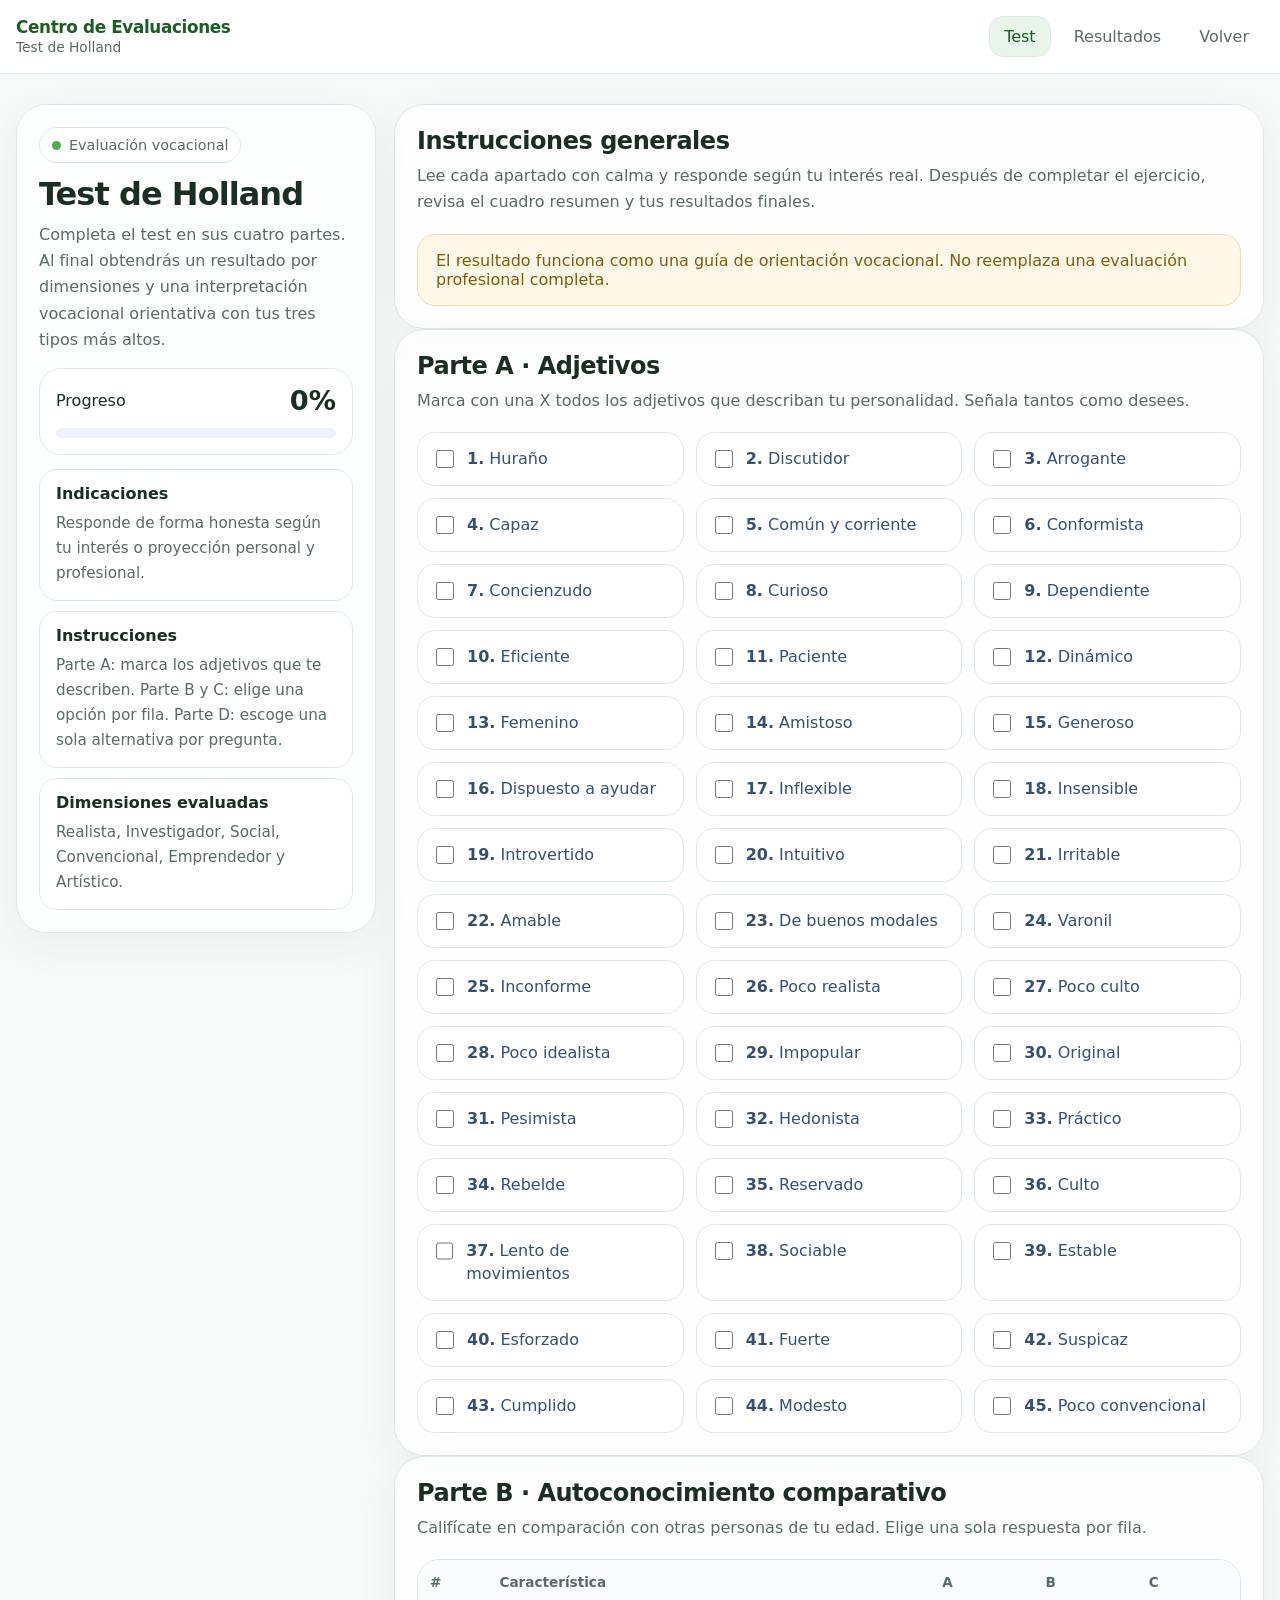
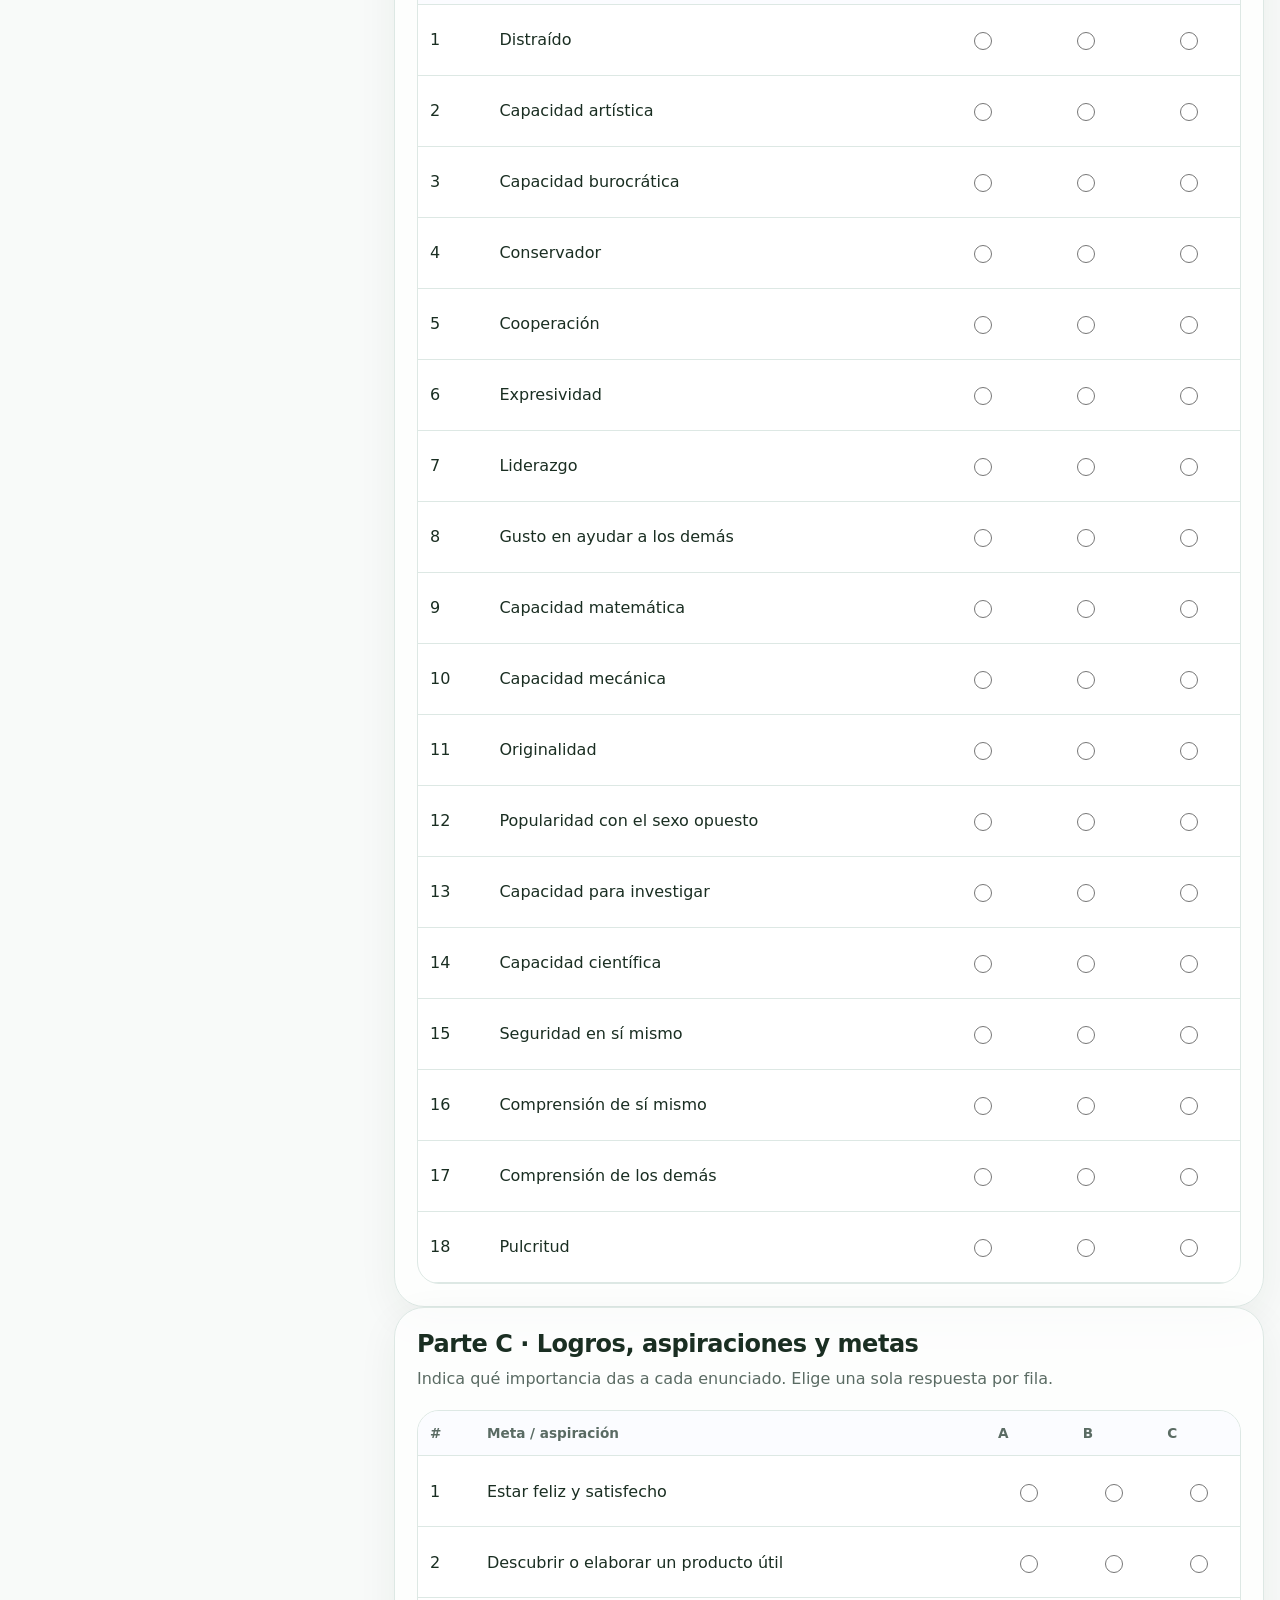
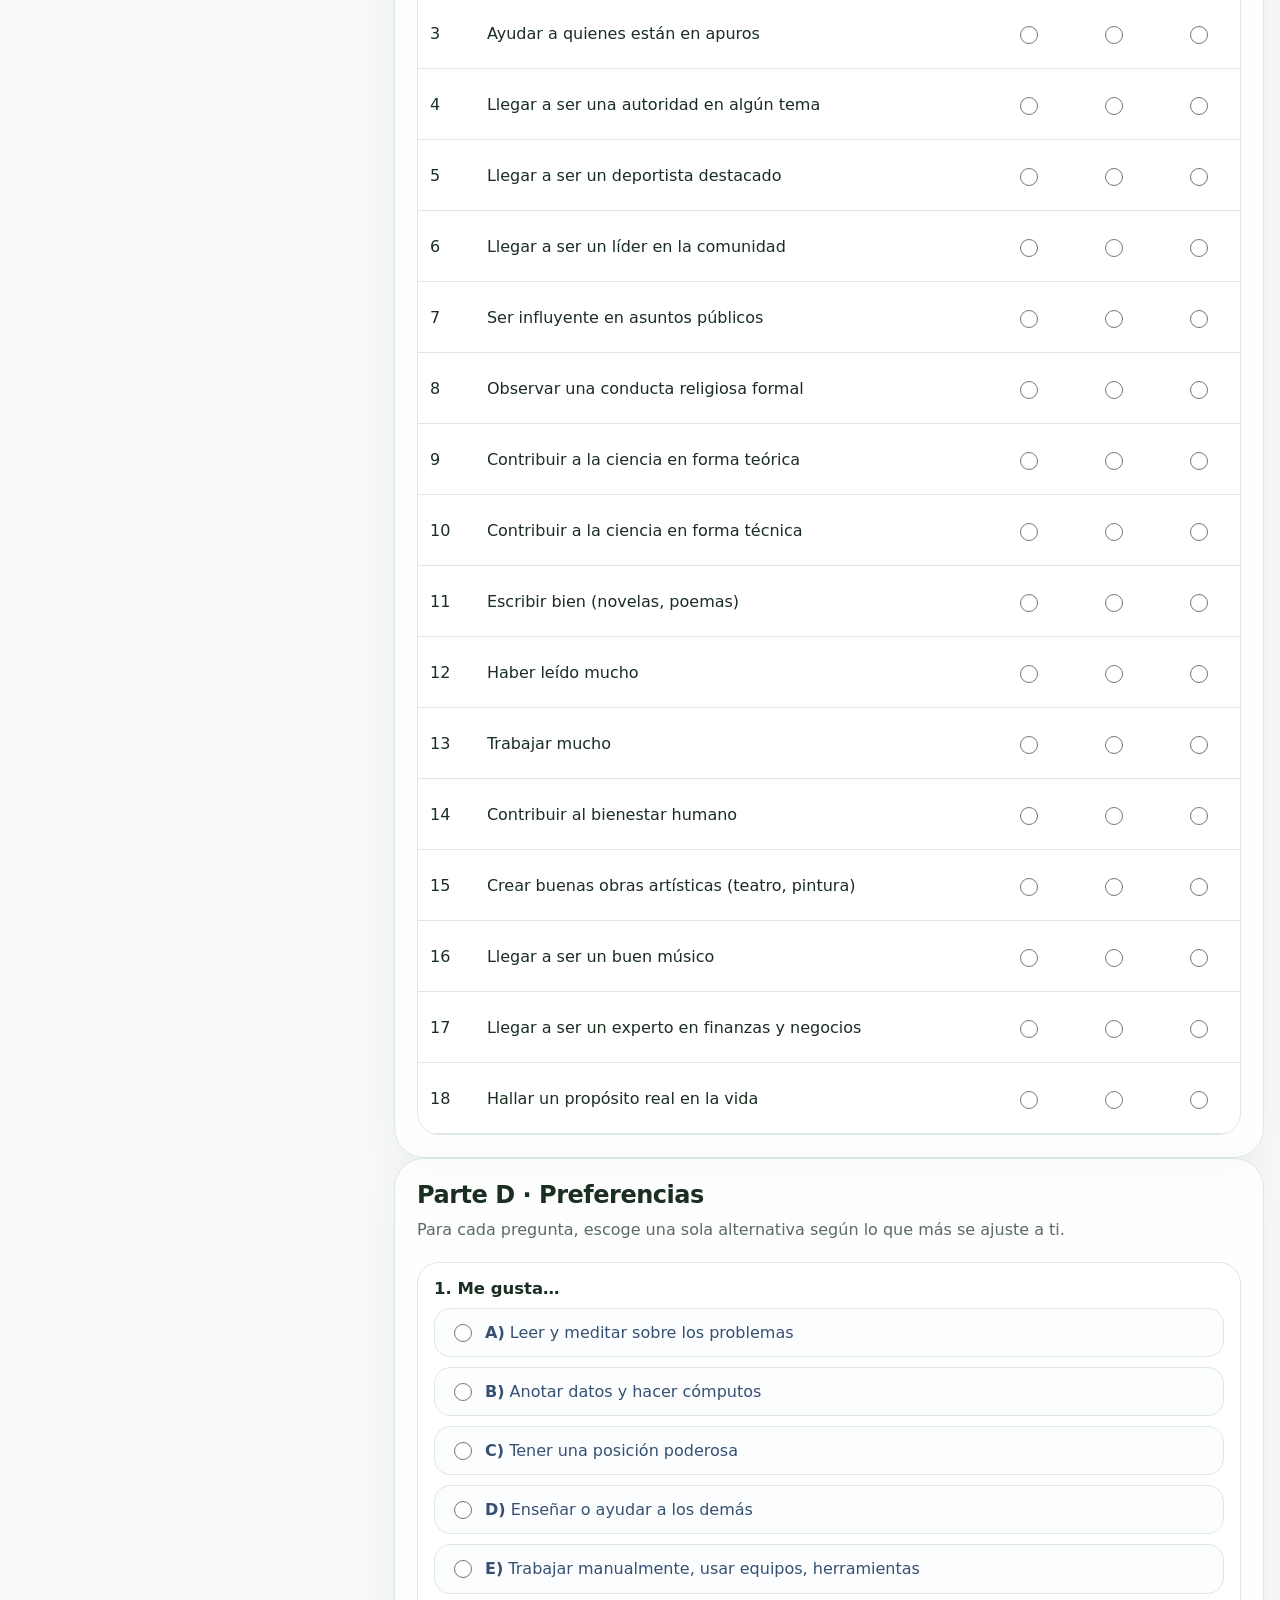
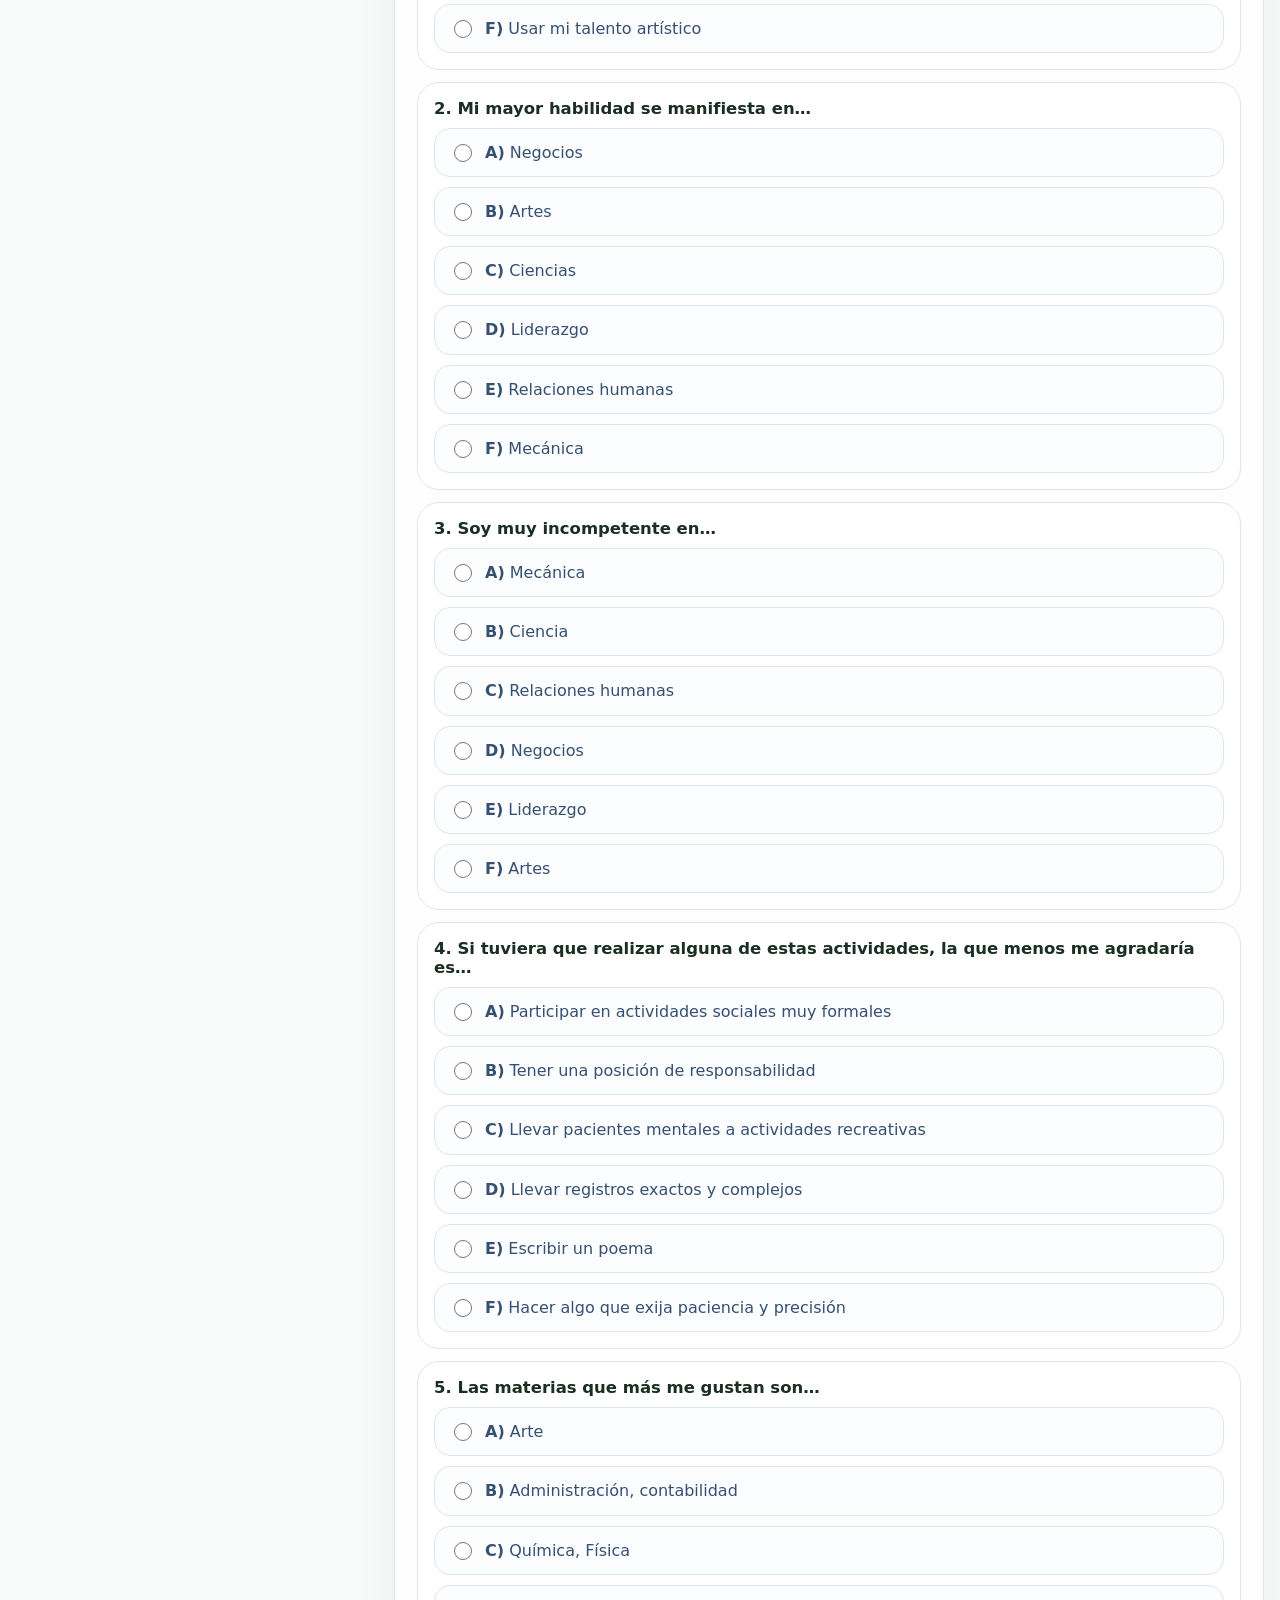
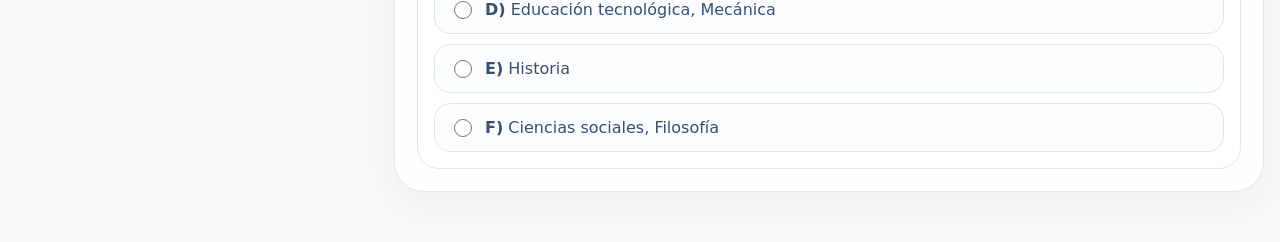
==== tests/holland/holland.html @ 970b8825 "O" ====
<!doctype html>
<html lang="es">
  <head>
    <meta charset="utf-8" />
    <meta name="viewport" content="width=device-width,initial-scale=1" />
    <title>Test de Holland</title>
    <meta
      name="description"
      content="Test de intereses profesionales de Holland con cálculo, resumen e interpretación."
    />
    <link rel="stylesheet" href="../../styles.css" />
    <link rel="stylesheet" href="./holland.css" />
  </head>

  <body class="holland-page">
    <header class="topbar">
      <div class="container topbar__inner">
        <a class="brand" href="../../index.html">
          <span class="brand__logo" aria-hidden="true"></span>
          <span>
            <span class="brand__name">Centro de Evaluaciones</span><br />
            <span class="brand__sub">Test de Holland</span>
          </span>
        </a>

        <nav class="nav" aria-label="Navegación principal">
          <button
            class="nav__toggle"
            id="navToggle"
            aria-expanded="false"
            aria-controls="navMenu"
          >
            <span class="sr-only">Abrir menú</span>
            <span class="hamburger"></span>
          </button>
          <div class="nav__menu" id="navMenu">
            <a class="nav__link is-active" href="#test">Test</a>
            <a class="nav__link" href="#resultados">Resultados</a>
            <a class="nav__link" href="../../index.html">Volver</a>
          </div>
        </nav>
      </div>
    </header>

    <main class="page">
      <section class="container">
        <div class="test-layout">
          <aside class="side-panel">
            <span class="eyebrow">
              <span class="eyebrow__dot"></span>
              Evaluación vocacional
            </span>
            <h1>Test de Holland</h1>
            <p>
              Completa el test en sus cuatro partes. Al final obtendrás un
              resultado por dimensiones y una interpretación vocacional
              orientativa con tus tres tipos más altos.
            </p>

            <div class="metric-card">
              <div class="metric-card__row">
                <span>Progreso</span>
                <strong id="progressText">0%</strong>
              </div>
              <div class="progress">
                <span id="progressBar" style="width: 0%"></span>
              </div>
            </div>

            <div class="info-list">
              <div class="info-item">
                <h3>Indicaciones</h3>
                <p>
                  Responde de forma honesta según tu interés o proyección
                  personal y profesional.
                </p>
              </div>
              <div class="info-item">
                <h3>Instrucciones</h3>
                <p>
                  Parte A: marca los adjetivos que te describen. Parte B y C:
                  elige una opción por fila. Parte D: escoge una sola
                  alternativa por pregunta.
                </p>
              </div>
              <div class="info-item">
                <h3>Dimensiones evaluadas</h3>
                <p>
                  Realista, Investigador, Social, Convencional, Emprendedor y
                  Artístico.
                </p>
              </div>
            </div>
          </aside>

          <section class="main-panel" id="test">
            <div class="test-questions-section" id="questionsSection">
            <div class="block">
              <h2>Instrucciones generales</h2>
              <p class="sub">
                Lee cada apartado con calma y responde según tu interés real.
                Después de completar el ejercicio, revisa el cuadro resumen y
                tus resultados finales.
              </p>
              <div class="notice">
                El resultado funciona como una guía de orientación vocacional.
                No reemplaza una evaluación profesional completa.
              </div>
            </div>

            <div class="block">
              <h2>Parte A · Adjetivos</h2>
              <p class="sub">
                Marca con una X todos los adjetivos que describan tu
                personalidad. Señala tantos como desees.
              </p>
              <div class="check-grid" id="partA"></div>
            </div>

            <div class="block">
              <h2>Parte B · Autoconocimiento comparativo</h2>
              <p class="sub">
                Califícate en comparación con otras personas de tu edad. Elige
                una sola respuesta por fila.
              </p>

              <div class="desktop-table">
                <div class="table-wrap">
                  <table class="test-table">
                    <thead>
                      <tr>
                        <th>#</th>
                        <th>Característica</th>
                        <th>A</th>
                        <th>B</th>
                        <th>C</th>
                      </tr>
                    </thead>
                    <tbody id="partB"></tbody>
                  </table>
                </div>
              </div>

              <div class="mobile-stack" id="partBMobile"></div>
            </div>

            <div class="block">
              <h2>Parte C · Logros, aspiraciones y metas</h2>
              <p class="sub">
                Indica qué importancia das a cada enunciado. Elige una sola
                respuesta por fila.
              </p>

              <div class="desktop-table">
                <div class="table-wrap">
                  <table class="test-table">
                    <thead>
                      <tr>
                        <th>#</th>
                        <th>Meta / aspiración</th>
                        <th>A</th>
                        <th>B</th>
                        <th>C</th>
                      </tr>
                    </thead>
                    <tbody id="partC"></tbody>
                  </table>
                </div>
              </div>

              <div class="mobile-stack" id="partCMobile"></div>
            </div>

            <div class="block">
              <h2>Parte D · Preferencias</h2>
              <p class="sub">
                Para cada pregunta, escoge una sola alternativa según lo que
                más se ajuste a ti.
              </p>
              <div id="partD"></div>
            </div>
            </div>

            <section class="test-results-section is-hidden" id="resultadosSection" aria-hidden="true">
            <div class="block" id="resultados">
              <h2 class="test-finished-header">Has finalizado el test</h2>
              <p class="sub" style="text-align:center;margin-bottom:24px">
                Revisa tu resultado principal y el detalle por dimensiones.
              </p>
              <div id="resultTop1Card" class="result-top1-card" style="display:none"></div>
              <h2 style="margin-top:24px">Resultados por dimensión</h2>
              <p class="sub">
                Cuadro resumen, top 3 e interpretación de cada dimensión.
              </p>

              <div class="result-grid" id="resultCards"></div>

              <div class="block block--inner">
                <h2 class="inner-title">Top 3 del perfil</h2>
                <div class="top3" id="top3Pills">
                  <span class="pill">Completa el test para ver tu perfil.</span>
                </div>
              </div>

              <div class="table-wrap summary-wrap">
                <table class="summary-table">
                  <thead>
                    <tr>
                      <th>Dimensión</th>
                      <th>Parte A</th>
                      <th>Parte B</th>
                      <th>Parte C</th>
                      <th>Parte D</th>
                      <th>Total</th>
                    </tr>
                  </thead>
                  <tbody id="summaryBody"></tbody>
                </table>
              </div>

              <div class="interp-grid interp-wrap" id="interpretations"></div>

              <div class="actions-row">
                <button class="btn btn--primary" id="calculateBtn" type="button">
                  Calcular resultados
                </button>
                <button class="btn btn--soft" id="resetBtn" type="button">
                  Limpiar
                </button>
                
                <button class="btn btn--soft" type="button" id="backToQuestionsBtn">Volver a preguntas</button>
                <a class="btn btn--soft" href="../../index.html">Salir al inicio</a>
              </div>
            </div>
            </section>
          </section>
        </div>
      </section>
    </main>

    <script src="./holland.js"></script>
  </body>
</html>
---- styles.css ----
/* Paleta institucional: verde claro (botones), verde oscuro (encabezados), azul marino (acentos) */
:root {
  --bg: #f8faf9;
  --surface: #ffffff;
  --surface-solid: #ffffff;
  --text: #1a2e22;
  --muted: #5a6b63;
  --border: #dde8e4;
  --border-soft: #e8f0ec;
  --shadow: 0 12px 40px rgba(26, 46, 34, 0.06);
  --shadow-soft: 0 6px 20px rgba(26, 46, 34, 0.04);
  --navy: #0d2135;
  --green-light: #4caf50;
  --green-light-hover: #43a047;
  --green-dark: #2e7d32;
  --green-dark-heading: #1b5e20;
  --blue-accent: #1565c0;
  --blue-accent-soft: rgba(21, 101, 192, 0.12);
  --container: 1420px;
  --font: ui-sans-serif, system-ui, -apple-system, "Segoe UI", Roboto, Inter, Arial, sans-serif;
  --radius: 20px;
  --radius-sm: 14px;
}
* { box-sizing: border-box; }
html, body { height: 100%; }
body {
  margin: 0;
  font-family: var(--font);
  color: var(--text);
  background: var(--bg);
}a{text-decoration:none;color:inherit}button,input,select{font:inherit}.container{width:min(100% - 32px,var(--container));margin:0 auto}.sr-only{position:absolute;width:1px;height:1px;padding:0;margin:-1px;overflow:hidden;clip:rect(0,0,0,0);white-space:nowrap;border:0}
.topbar { position: sticky; top: 0; z-index: 30; background: rgba(255,255,255,.92); backdrop-filter: blur(14px); border-bottom: 1px solid var(--border); }
.topbar__inner { display: flex; align-items: center; justify-content: space-between; gap: 16px; padding: 16px 0; }
.brand { display: flex; align-items: center; gap: 12px; }
.brand__logo { display: none; }
.brand__name { font-size: 1.05rem; font-weight: 800; letter-spacing: -.02em; color: var(--green-dark-heading); }
.brand__sub { font-size: .86rem; color: var(--muted); }
.nav { display: flex; align-items: center; gap: 10px; position: relative; }
.nav__menu { display: flex; align-items: center; gap: 8px; }
.nav__link { padding: 10px 14px; border-radius: var(--radius-sm); color: var(--muted); border: 1px solid transparent; transition: background .2s, color .2s; }
.nav__link:hover, .nav__link.is-active { color: var(--green-dark-heading); background: #e8f5e9; border-color: var(--border); }
.nav__toggle { display: none; border: 1px solid var(--border); background: #fff; border-radius: var(--radius-sm); padding: 10px 12px; cursor: pointer; }
.hamburger, .hamburger:before, .hamburger:after { display: block; width: 18px; height: 2px; background: var(--text); border-radius: 99px; position: relative; }
.hamburger:before, .hamburger:after { content: ""; position: absolute; left: 0; }
.hamburger:before { top: -5px; }
.hamburger:after { top: 5px; }
.eyebrow { display: inline-flex; align-items: center; gap: 8px; padding: 9px 12px; border-radius: 999px; background: #fff; border: 1px solid var(--border); color: var(--muted); font-size: .9rem; }
.eyebrow__dot { width: 9px; height: 9px; border-radius: 999px; background: var(--green-light); }
.btn { border: 1px solid var(--border); border-radius: var(--radius-sm); padding: 12px 16px; background: #fff; color: var(--text); cursor: pointer; font-weight: 700; transition: background .2s, border-color .2s, transform .1s; }
.btn--primary { background: var(--green-light); color: #fff; border-color: var(--green-light); }
.btn--primary:hover { background: var(--green-light-hover); border-color: var(--green-light-hover); }
.btn--soft { background: #f1f8f4; border-color: var(--border-soft); }
.section{padding:8px 0 28px}.section-head{display:grid;grid-template-columns:1fr auto;gap:14px;align-items:end;margin-bottom:18px}.section-head h2{margin:0;font-size:2rem;letter-spacing:-.03em}.section-head p{margin:8px 0 0;color:var(--muted);font-size:1rem}.tools { display: flex; gap: 12px; align-items: center; flex-wrap: wrap; }
.tools.tools--column { flex-direction: column; align-items: stretch; }
.filter-rows { display: flex; flex-wrap: wrap; gap: 12px; align-items: center; }.searchbox input{width:min(450px,80vw);padding:16px 18px;border-radius:20px;border:1px solid var(--border);background:#fff;color:var(--text);outline:none}.searchbox input:focus { box-shadow: 0 0 0 3px var(--blue-accent-soft); }
.segmented { display: flex; align-items: center; gap: 6px; padding: 6px; background: #fff; border: 1px solid var(--border); border-radius: 22px; flex-wrap: wrap; }
.segmented button { border: 0; background: transparent; color: var(--muted); cursor: pointer; border-radius: 16px; padding: 10px 14px; font-weight: 700; font-size: .9rem; transition: background .2s, color .2s; }
.segmented button.is-active { background: var(--green-dark); color: #fff; }.cards-wrap{padding:24px;background:rgba(255,255,255,.55);border:1px solid var(--border);border-radius:34px;box-shadow:var(--shadow)}.cards-grid{display:grid;grid-template-columns:repeat(3,1fr);gap:18px}.test-card{background:#fff;border:1px solid var(--border);border-radius:32px;box-shadow:0 10px 25px rgba(16,35,73,.05);padding:26px 28px 28px;position:relative;overflow:hidden}.test-card::before{content:"";position:absolute;top:0;left:0;right:0;height:6px;background:var(--accent,var(--navy))}.test-card__head{display:flex;align-items:flex-start;justify-content:space-between;gap:12px}.test-card h3{margin:0;font-size:1.15rem;line-height:1.35;letter-spacing:-.02em}.status-pill,.mini-pill{white-space:nowrap;padding:10px 14px;border-radius:999px;border:1px solid var(--border);background:#f8fbff;color:#486085;font-size:.9rem}.test-card p{margin:18px 0 22px;color:#456086;line-height:1.6;font-size:1rem}.meta-pills{display:flex;flex-wrap:wrap;gap:10px;margin-bottom:22px}.actions{display:flex;gap:12px;flex-wrap:wrap}.action-primary,.action-secondary{display:inline-flex;justify-content:center;align-items:center;min-width:170px;padding:16px 18px;border-radius:18px;font-weight:800;border:1px solid var(--border)}.action-primary { background: var(--green-light); color: #fff; border-color: var(--green-light); }
.action-primary:hover { background: var(--green-light-hover); }
.action-secondary { background: #fff; color: var(--text); }.badge-available{background:#f6faf8}.badge-soon{background:#f8fbff}.accent-dark{--accent:var(--navy)}.accent-blue{--accent:var(--blue)}.accent-green{--accent:var(--green)}.accent-pink{--accent:var(--pink)}.accent-purple{--accent:var(--purple)}.accent-gold{--accent:var(--gold)}.accent-teal{--accent:var(--teal)}.empty-state{display:none;padding:30px;text-align:center;color:var(--muted);background:#fff;border:1px dashed var(--border);border-radius:24px}.footer{padding:10px 0 34px}.footer__card{background:rgba(255,255,255,.65);border:1px solid var(--border);border-radius:26px;box-shadow:var(--shadow);padding:20px;display:flex;justify-content:space-between;gap:14px;align-items:center;flex-wrap:wrap}.footer__card p{margin:0;color:var(--muted)}
.hero{display:grid;grid-template-columns:1.15fr .85fr;gap:18px;padding:28px 0 18px}.hero__card,.hero__stats{background:var(--surface);border:1px solid var(--border);border-radius:28px;box-shadow:var(--shadow)}.hero__card{padding:28px}.hero__stats{padding:22px;display:grid;gap:14px}.hero h1{margin:14px 0 10px;font-size:clamp(2rem,4vw,3.4rem);line-height:1.03;letter-spacing:-.04em}.hero p{margin:0;color:var(--muted);line-height:1.65}.hero__actions{display:flex;gap:10px;flex-wrap:wrap;margin-top:18px}.statbox{padding:16px;border-radius:20px;border:1px solid var(--border);background:#fff}.statbox__label{font-size:.84rem;color:var(--muted)}.statbox__value{font-size:1.8rem;font-weight:800;margin-top:8px}.progress{height:10px;border-radius:999px;background:#eef2fb;overflow:hidden;margin-top:12px}.progress > span { display: block; height: 100%; width: 72%; border-radius: 999px; background: linear-gradient(90deg, var(--green-light), var(--green-dark)); transition: width .3s ease; }.chips{display:flex;flex-wrap:wrap;gap:8px}.chip{padding:8px 11px;border-radius:999px;background:#fff;border:1px solid var(--border);font-size:.82rem;color:#4d5d7d}
.page{padding:30px 0 50px}.test-layout{display:grid;grid-template-columns:360px 1fr;gap:18px;align-items:start}.side-panel{position:sticky;top:90px;background:rgba(255,255,255,.72);border:1px solid var(--border);border-radius:30px;box-shadow:var(--shadow);padding:22px}.side-panel h1{margin:14px 0 10px;font-size:2rem;letter-spacing:-.03em;line-height:1.08}.side-panel p{margin:0;color:var(--muted);line-height:1.65}.side-actions{display:flex;flex-wrap:wrap;gap:10px;margin-top:16px}.metric-card{margin-top:14px;padding:16px;border-radius:22px;border:1px solid var(--border);background:#fff}.metric-card__row{display:flex;justify-content:space-between;gap:10px;align-items:center}.metric-card strong{font-size:1.7rem}.info-list{display:grid;gap:10px;margin-top:14px}.info-item{padding:14px 16px;border-radius:18px;background:#fff;border:1px solid var(--border)}.info-item h3{margin:0 0 8px;font-size:1rem}.info-item p{margin:0;font-size:.95rem}.main-panel{display:grid;gap:18px}.block{background:rgba(255,255,255,.75);border:1px solid var(--border);border-radius:30px;box-shadow:var(--shadow);padding:22px}.block h2{margin:0 0 8px;font-size:1.5rem;letter-spacing:-.02em}.block .sub{margin:0 0 18px;color:var(--muted);line-height:1.65}.check-grid{display:grid;grid-template-columns:repeat(3,1fr);gap:12px}.check-item{display:flex;gap:10px;align-items:flex-start;padding:14px;border-radius:18px;background:#fff;border:1px solid var(--border)}.check-item input{margin-top:3px}.check-item span{color:#365071;line-height:1.45}.table-wrap{overflow:auto;border-radius:22px;border:1px solid var(--border);background:#fff}.test-table,.summary-table{width:100%;border-collapse:collapse;min-width:720px}.test-table th,.test-table td,.summary-table th,.summary-table td{padding:14px 12px;border-bottom:1px solid var(--border);text-align:left}.test-table th,.summary-table th{font-size:.85rem;color:var(--muted);background:#fbfcff}.test-table td label{display:flex;justify-content:center}.question-card{padding:16px;border-radius:22px;background:#fff;border:1px solid var(--border)}.question-card + .question-card{margin-top:12px}.question-card h3{margin:0 0 10px;font-size:1.03rem}.options{display:grid;gap:10px}.option{display:flex;gap:10px;padding:12px 14px;border-radius:16px;border:1px solid var(--border);background:#fcfdff}.option span{line-height:1.45;color:#365071}.result-grid{display:grid;grid-template-columns:repeat(3,1fr);gap:14px}.result-card{padding:16px;border-radius:22px;background:#fff;border:1px solid var(--border)}.result-card h3{margin:0 0 6px;font-size:1.02rem}.result-value{font-size:2rem;font-weight:800;margin-top:6px}.bar{height:11px;border-radius:999px;background:#eef2fb;overflow:hidden;margin-top:10px}.bar span { display: block; height: 100%; width: 0%; border-radius: 999px; background: linear-gradient(90deg, var(--green-light), var(--green-dark)); transition: width .4s ease; }.top3{display:flex;flex-wrap:wrap;gap:10px}.top3 .pill{padding:12px 14px;border-radius:999px;background:#fff;border:1px solid var(--border);font-weight:700}.interp-grid{display:grid;grid-template-columns:1fr 1fr;gap:14px}.interp-card{padding:18px;border-radius:22px;background:#fff;border:1px solid var(--border)}.interp-card h3{margin:0 0 8px}.interp-card p{margin:0;color:var(--muted);line-height:1.65}.notice{padding:16px 18px;border-radius:18px;background:#fff7e8;border:1px solid #f0ddb0;color:#7f5d0d}.actions-row{display:flex;gap:10px;flex-wrap:wrap;margin-top:16px}
@media (max-width:1200px){.cards-grid{grid-template-columns:repeat(2,1fr)}.hero,.test-layout{grid-template-columns:1fr}.side-panel{position:static}}
@media (max-width:760px){.container{width:min(100% - 20px,var(--container))}.section-head{grid-template-columns:1fr}.cards-grid,.check-grid,.result-grid,.interp-grid{grid-template-columns:1fr}.searchbox input{width:100%}.nav__toggle{display:block}.nav__menu{display:none;position:absolute;right:0;top:56px;flex-direction:column;padding:10px;background:#fff;border:1px solid var(--border);border-radius:18px;box-shadow:var(--shadow)}.nav__menu.is-open{display:flex}}

/* responsive fixes for tests */
.desktop-table{display:block}.mobile-stack{display:none}
.stack-item{background:#fff;border:1px solid var(--border);border-radius:20px;padding:16px}.stack-item+.stack-item{margin-top:12px}.stack-title{font-weight:800;margin-bottom:12px}.stack-options{display:grid;gap:10px}.stack-option{display:flex;gap:10px;align-items:flex-start;padding:12px;border-radius:14px;border:1px solid var(--border);background:#fcfdff}.stack-option span{color:#365071;line-height:1.45}.main-panel{min-width:0}.block{min-width:0}
@media (max-width:760px){.desktop-table{display:none!important}.mobile-stack{display:block!important}.test-layout{grid-template-columns:1fr!important}.side-panel{position:static!important}.options,.result-grid,.interp-grid,.selected-grid,.dyad-options,.check-grid{grid-template-columns:1fr!important}.action-primary,.action-secondary,.side-actions .btn,.actions-row .btn{width:100%}.table-wrap{overflow:auto}.test-table,.summary-table{min-width:unset}.block{padding:16px}.question-card,.dyad-card{padding:14px}.side-panel h1{font-size:1.6rem}}

/* Flujo de tests: ocultar resultados hasta calcular */
.test-results-section { transition: opacity .35s ease, transform .35s ease; }
.test-results-section.is-hidden { display: none !important; }
.test-questions-section { transition: opacity .35s ease; }
.test-questions-section.is-hidden { display: none !important; }
.test-finished-header { font-size: clamp(1.5rem, 3vw, 2rem); font-weight: 800; color: var(--green-dark-heading); margin: 0 0 20px; letter-spacing: -.02em; text-align: center; padding: 16px 0; }
/* Tarjeta destacada TOP 1 */
.result-top1-card { background: linear-gradient(145deg, #e8f5e9 0%, #fff 50%); border: 2px solid var(--green-light); border-radius: var(--radius); padding: 24px 28px; margin-bottom: 24px; box-shadow: var(--shadow-soft); }
.result-top1-card .result-top1-card__label { font-size: .85rem; font-weight: 700; text-transform: uppercase; letter-spacing: .05em; color: var(--green-dark); margin-bottom: 8px; }
.result-top1-card .result-top1-card__title { font-size: 1.5rem; font-weight: 800; color: var(--text); margin: 0 0 10px; }
.result-top1-card .result-top1-card__desc { color: var(--muted); line-height: 1.6; margin: 0; font-size: 1rem; }
---- tests/holland/holland.css ----
/* Estilos locales del test Holland.
   Este archivo se enfoca en responsividad y legibilidad sin tocar el tema global. */

.holland-page .main-panel,
.holland-page .block,
.holland-page .table-wrap {
  min-width: 0;
}

/* En el CSS global, a <760px se oculta .desktop-table y se muestra .mobile-stack,
   pero Holland no renderiza el stack móvil. Forzamos la tabla (y la hacemos apta móvil). */
@media (max-width: 760px) {
  .holland-page .desktop-table {
    display: block !important;
  }
  .holland-page .mobile-stack {
    display: none !important;
  }
}

/* Parte A: grid más flexible en distintos anchos */
.holland-page .check-grid {
  grid-template-columns: repeat(3, minmax(0, 1fr));
}
@media (max-width: 1100px) {
  .holland-page .check-grid {
    grid-template-columns: repeat(2, minmax(0, 1fr));
  }
}
@media (max-width: 760px) {
  .holland-page .check-grid {
    grid-template-columns: 1fr;
  }
}

/* Tablas B/C: mejor lectura en pantallas pequeñas (scroll horizontal suave) */
.holland-page .table-wrap {
  -webkit-overflow-scrolling: touch;
  overscroll-behavior: contain;
  touch-action: pan-y;
}

.holland-page .test-table,
.holland-page .summary-table {
  min-width: 760px;
}

@media (max-width: 760px) {
  /* En móvil, evitamos scroll horizontal mostrando TODO en el ancho disponible. */
  .holland-page .table-wrap {
    overflow-x: visible;
    overflow-y: visible;
  }

  .holland-page .test-table,
  .holland-page .summary-table {
    min-width: 0;
    width: 100%;
    table-layout: fixed;
  }

  .holland-page .test-table th,
  .holland-page .test-table td,
  .holland-page .summary-table th,
  .holland-page .summary-table td {
    padding: 10px 8px;
    vertical-align: top;
  }

  /* Columna # */
  .holland-page .test-table th:nth-child(1),
  .holland-page .test-table td:nth-child(1),
  .holland-page .summary-table th:nth-child(1),
  .holland-page .summary-table td:nth-child(1) {
    width: 42px;
  }

  /* Columnas A/B/C (más compactas, pero visibles sin scroll) */
  .holland-page .test-table th:nth-child(3),
  .holland-page .test-table td:nth-child(3),
  .holland-page .test-table th:nth-child(4),
  .holland-page .test-table td:nth-child(4),
  .holland-page .test-table th:nth-child(5),
  .holland-page .test-table td:nth-child(5) {
    width: 52px;
    text-align: center;
  }

  /* Texto de la característica/meta que salte de línea */
  .holland-page .test-table td:nth-child(2) {
    word-break: break-word;
    overflow-wrap: anywhere;
  }
}

/* Mejores targets táctiles para radios/checkbox */
.holland-page input[type="radio"],
.holland-page input[type="checkbox"] {
  width: 18px;
  height: 18px;
}

.holland-page .test-table td label {
  min-height: 42px;
  min-width: 42px;
  align-items: center;
}

/* Resultados: 2 columnas en tablet para aprovechar espacio */
@media (max-width: 1100px) {
  .holland-page .result-grid {
    grid-template-columns: repeat(2, minmax(0, 1fr));
  }
  .holland-page .interp-grid {
    grid-template-columns: 1fr;
  }
}

/* Ajustes del bloque interno de "Top 3" y márgenes en resultados */
.holland-page .block--inner {
  padding: 18px;
  margin-top: 18px;
  box-shadow: none;
}

.holland-page .inner-title {
  font-size: 1.2rem;
  margin: 0 0 12px;
}

.holland-page .summary-wrap {
  margin-top: 18px;
}

.holland-page .interp-wrap {
  margin-top: 18px;
}
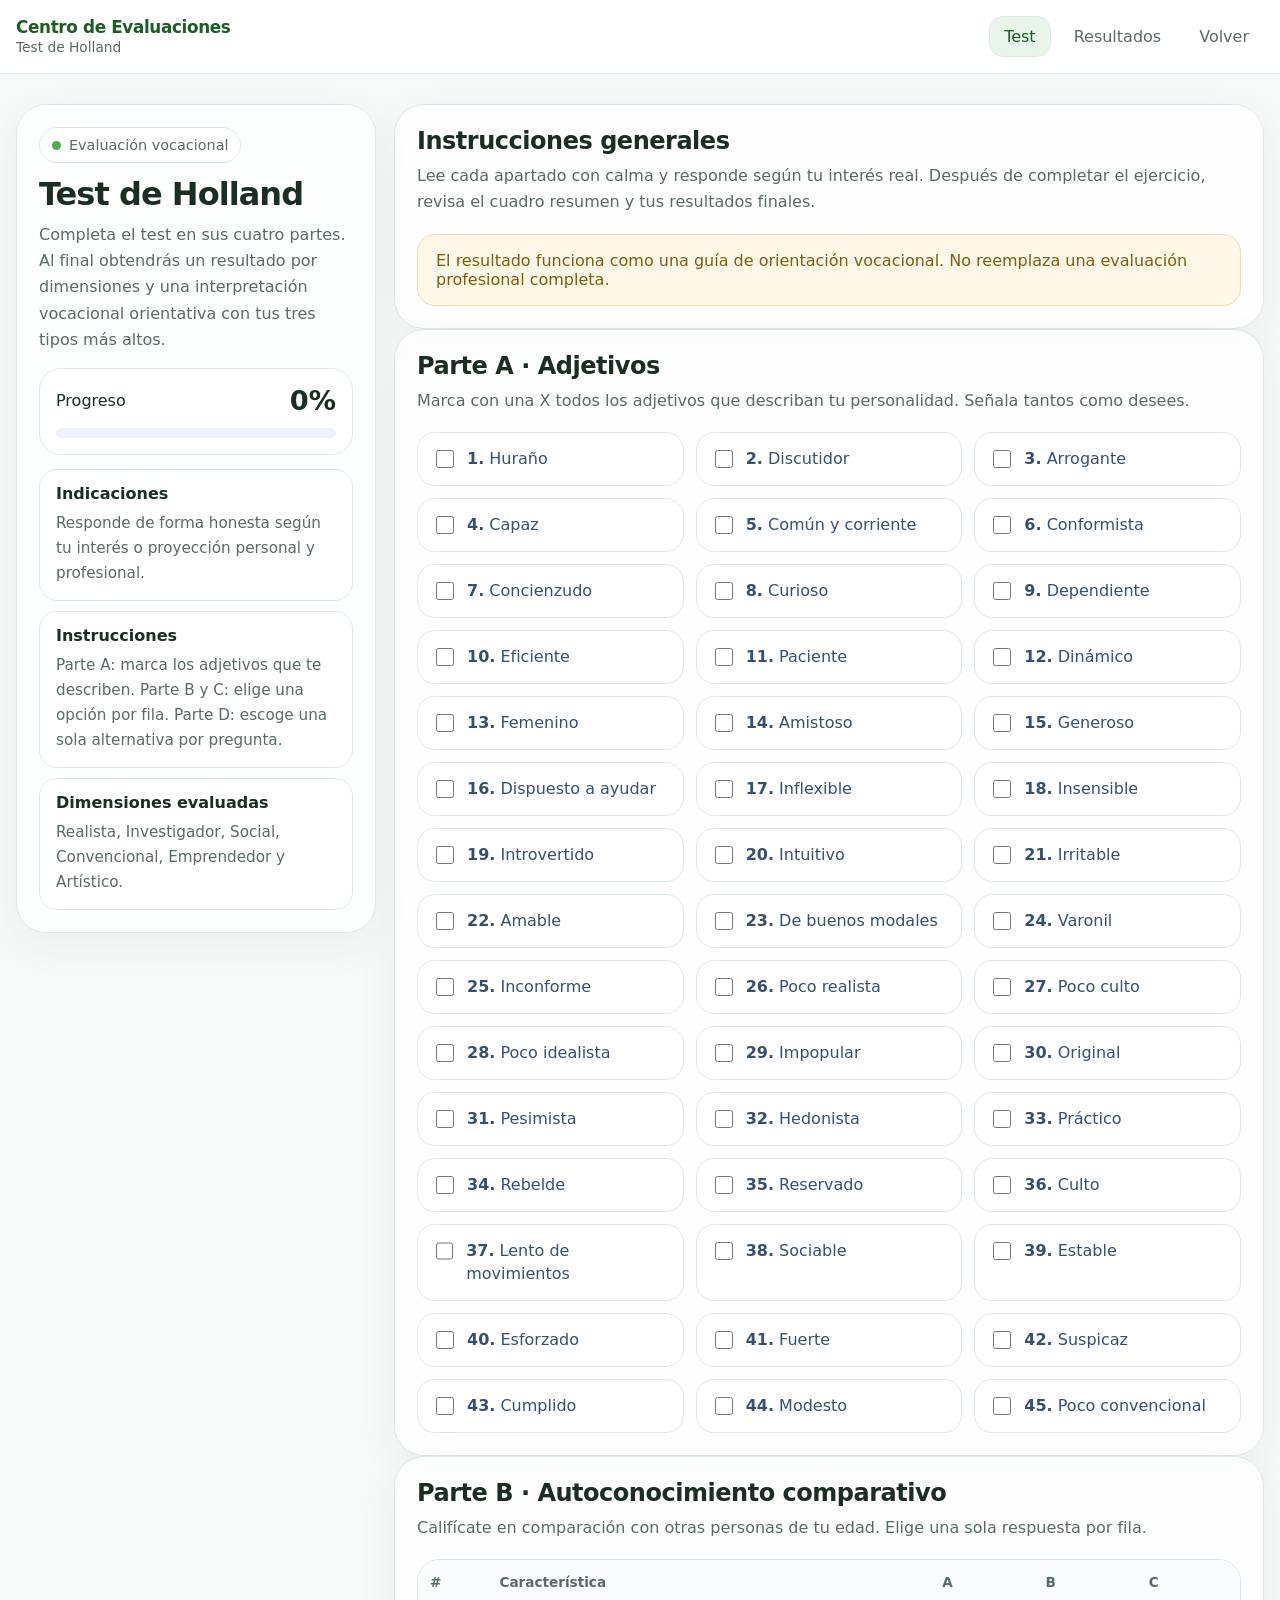
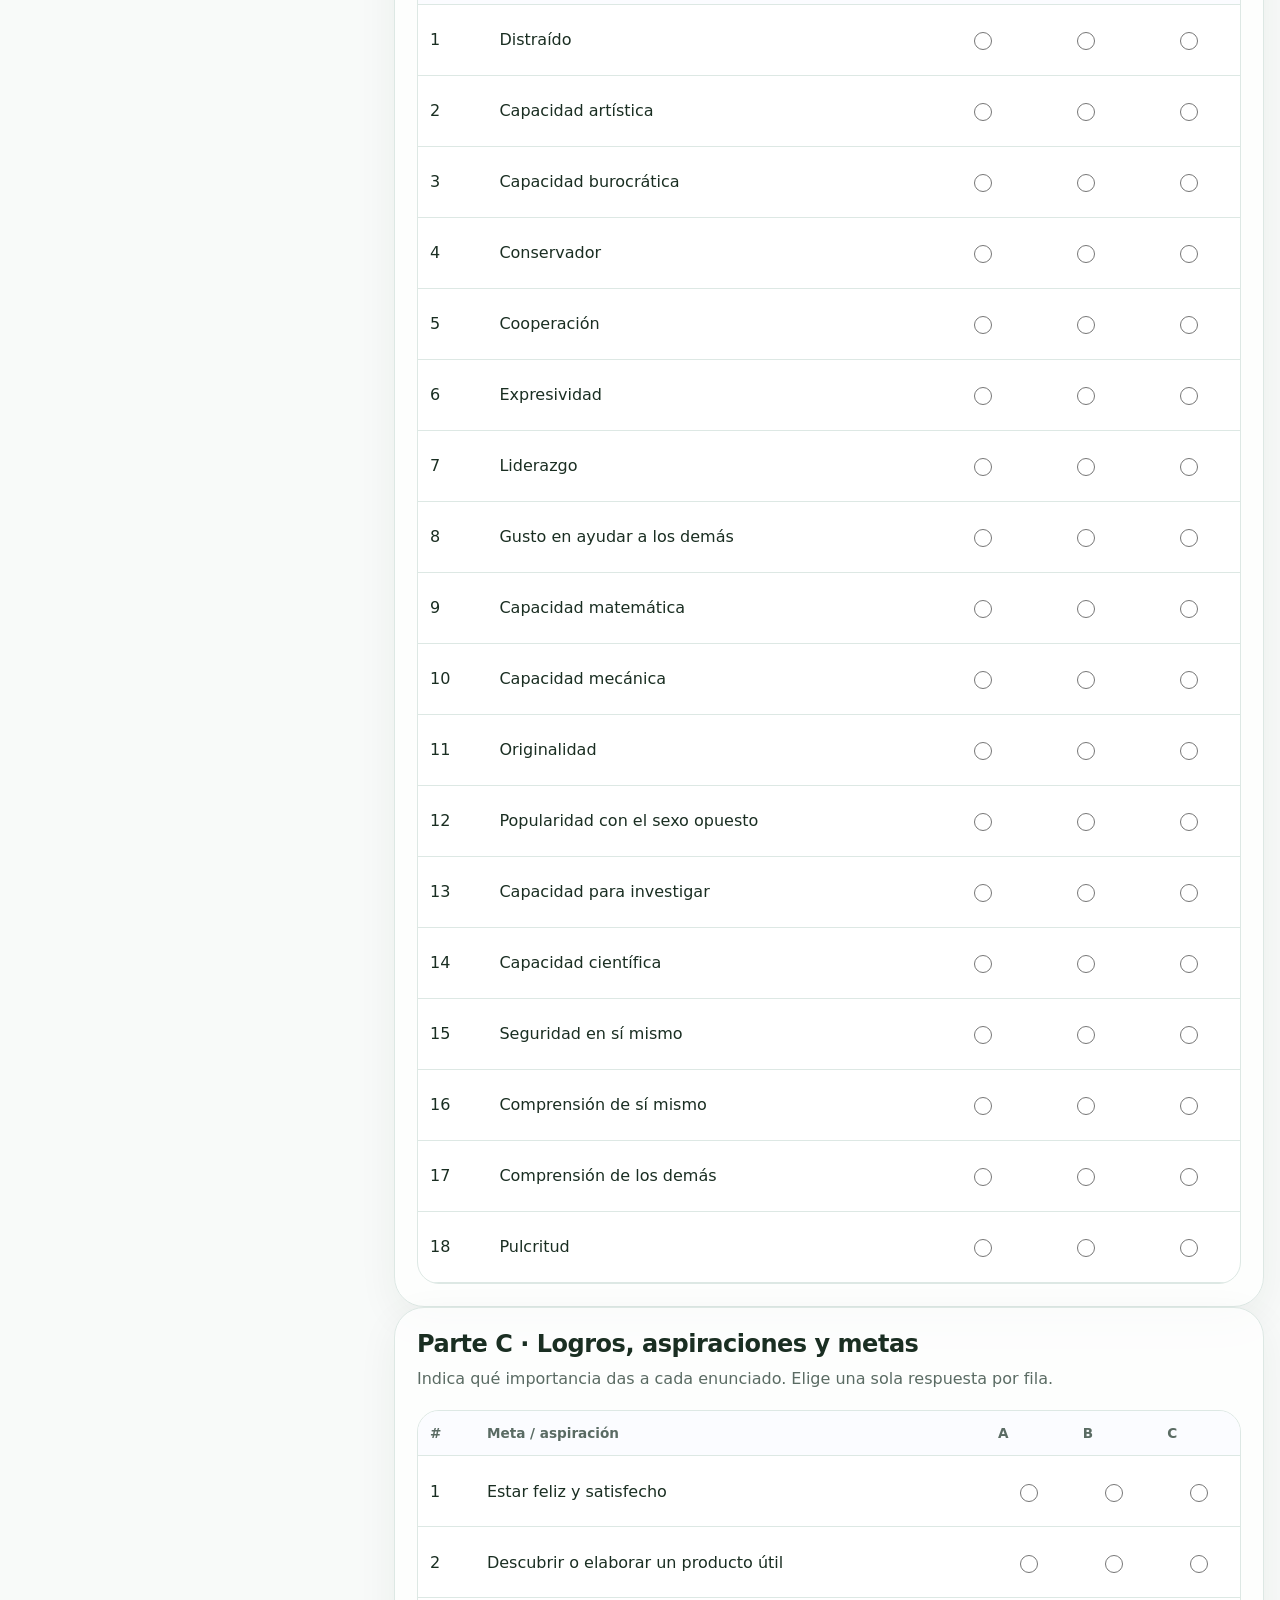
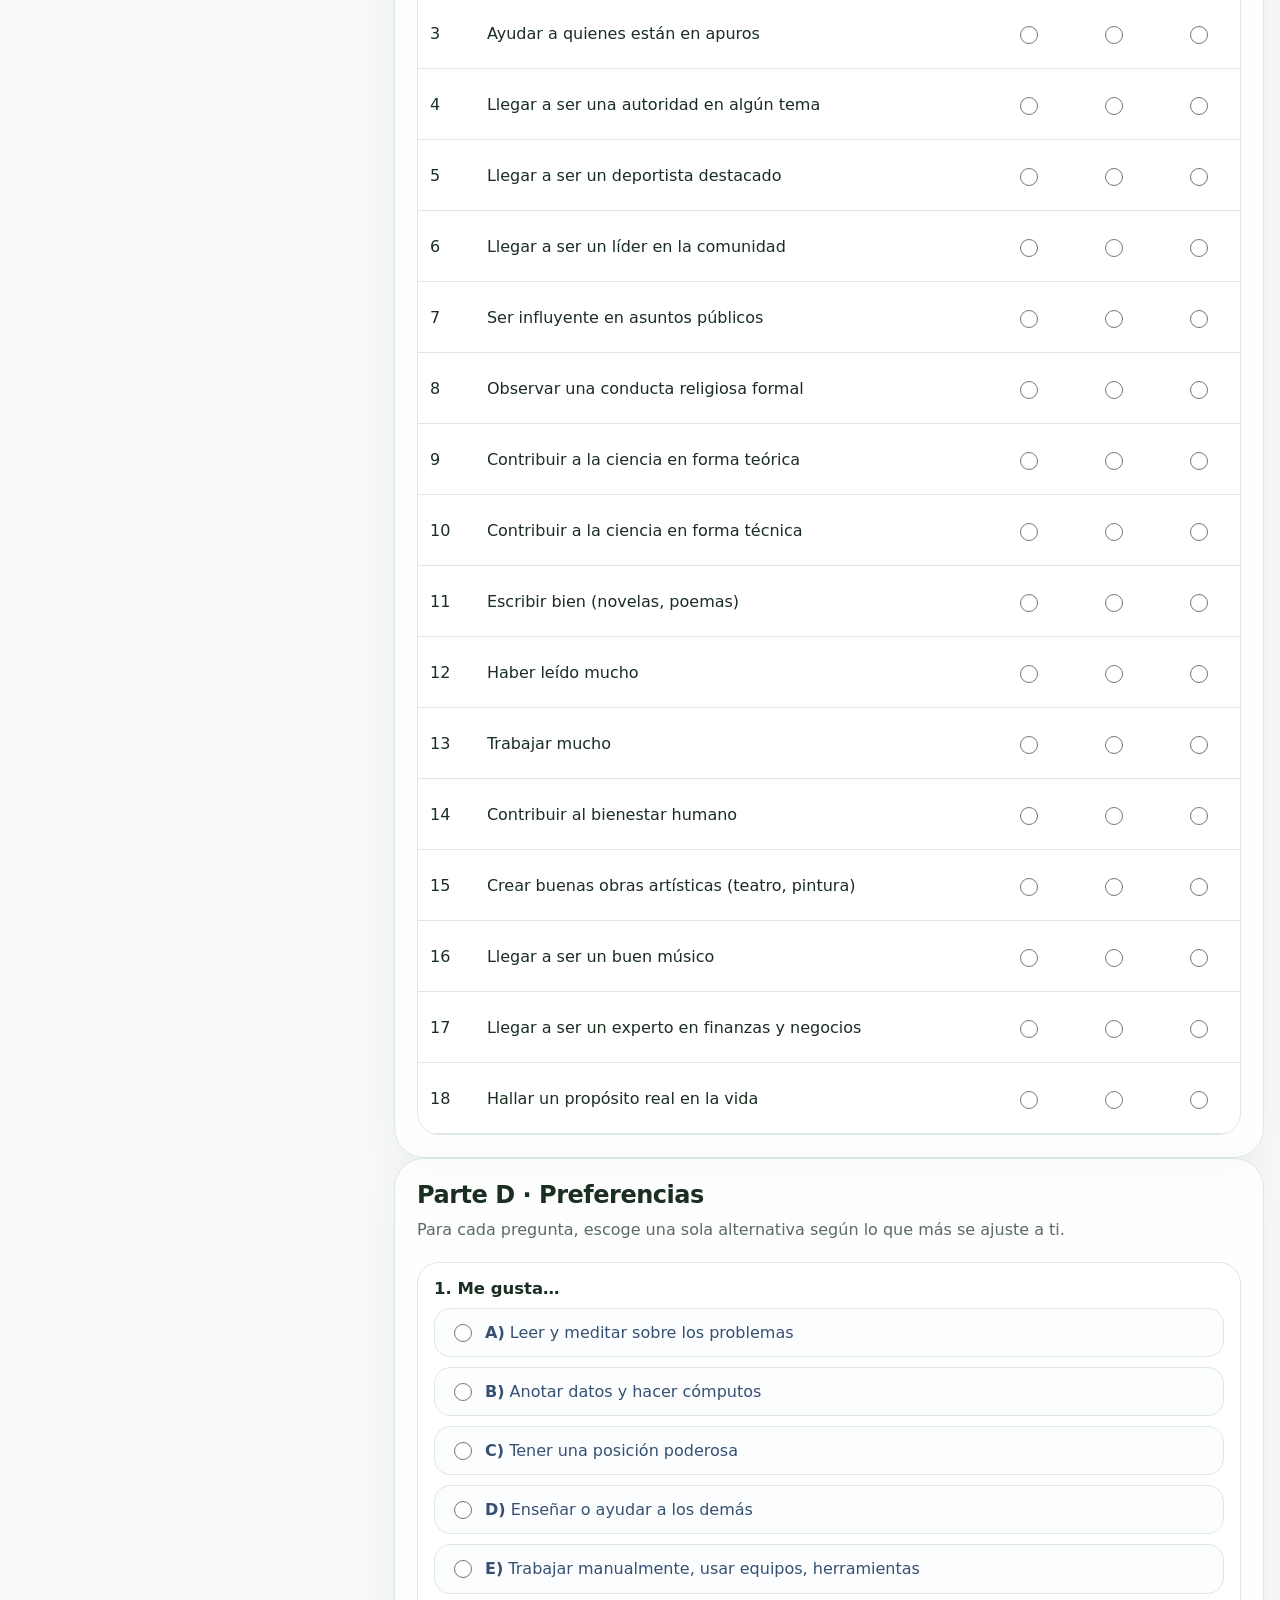
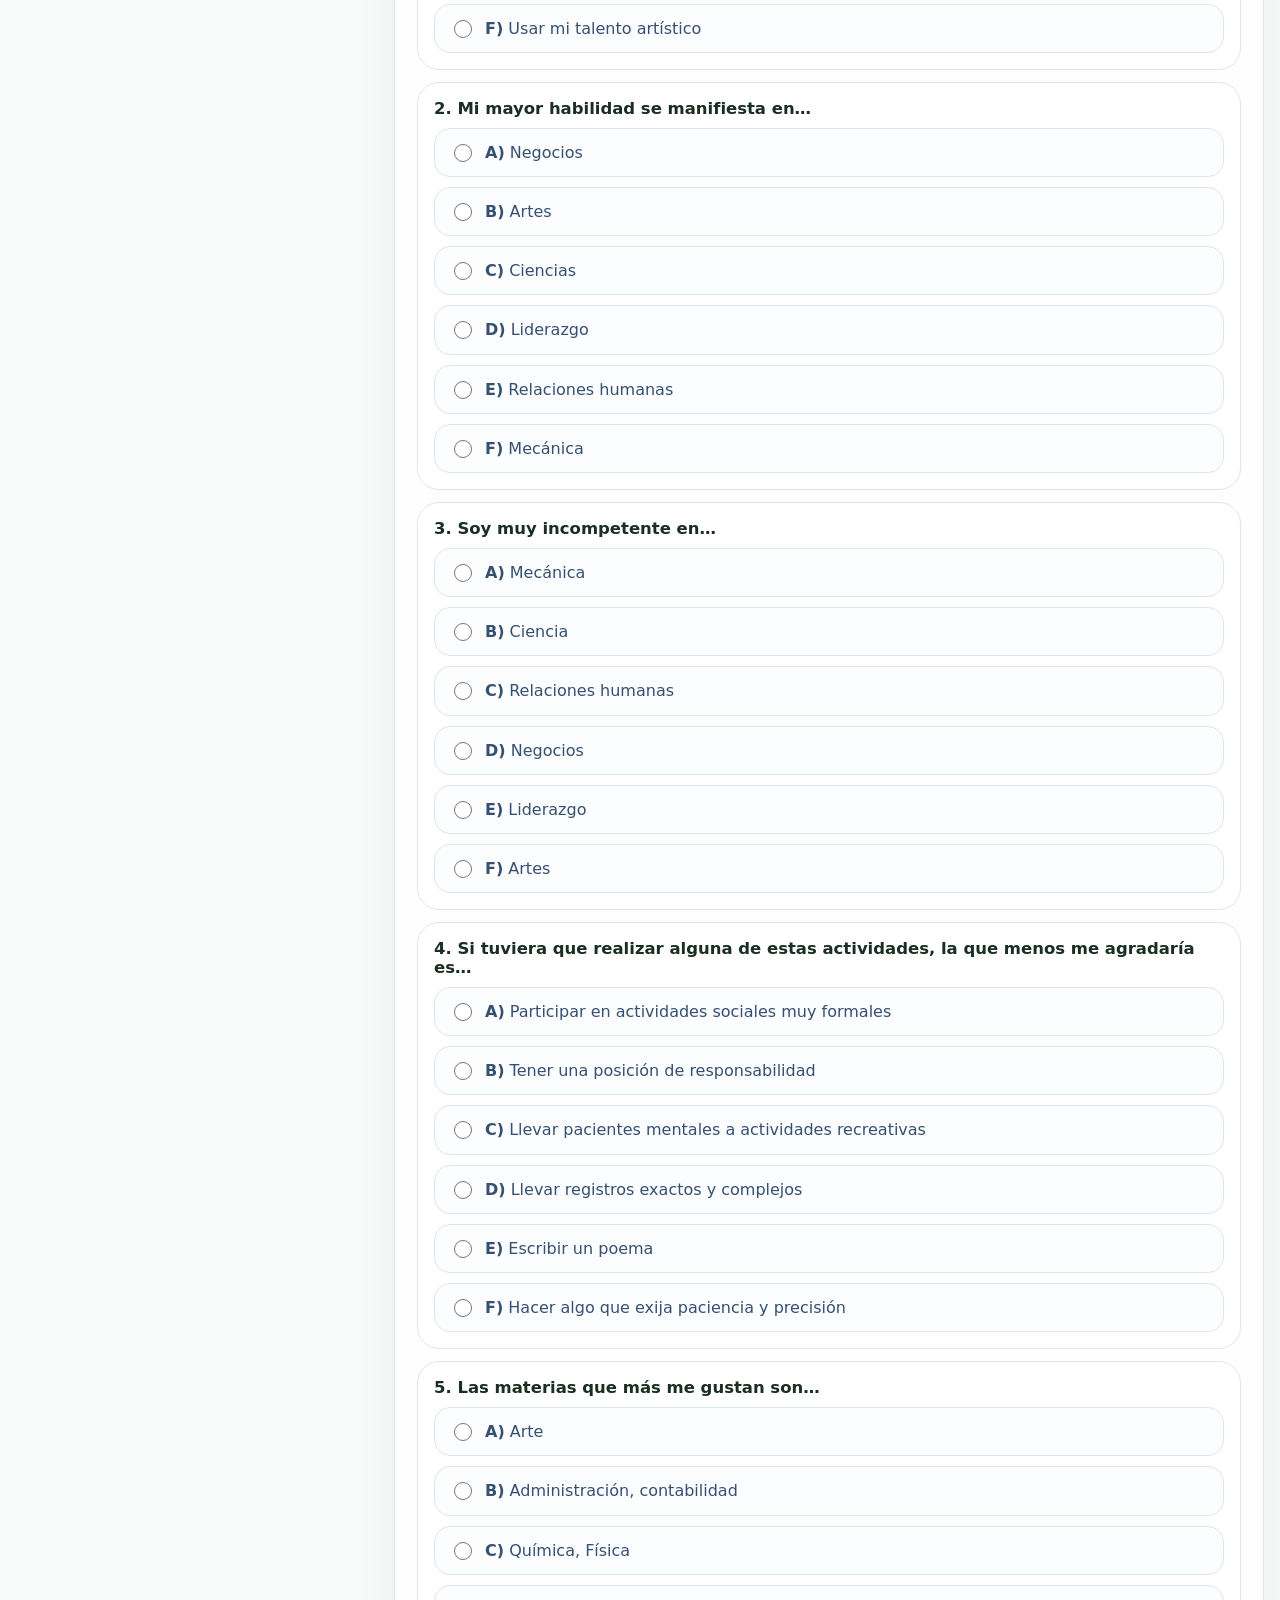
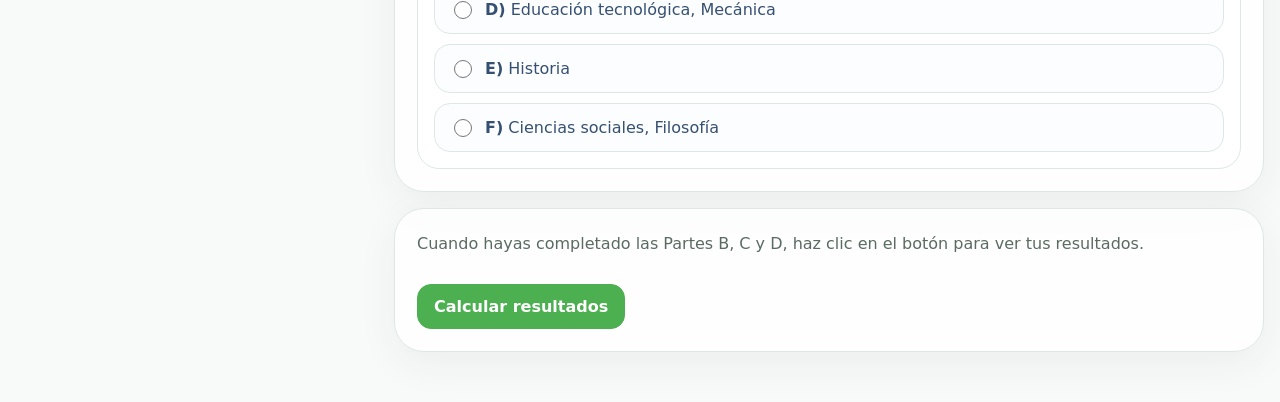
==== commit 666694d3: "Add button to calculate results in holland.html" ====
--- a/tests/holland/holland.html
+++ b/tests/holland/holland.html
@@ -179,6 +179,13 @@
               </p>
               <div id="partD"></div>
             </div>
+
+            <div class="block actions-row">
+              <p class="sub" style="margin-bottom:16px">Cuando hayas completado las Partes B, C y D, haz clic en el botón para ver tus resultados.</p>
+              <button class="btn btn--primary" id="calculateBtnEnd" type="button">
+                Calcular resultados
+              </button>
+            </div>
             </div>
 
             <section class="test-results-section is-hidden" id="resultadosSection" aria-hidden="true">
@@ -240,4 +247,4 @@
 
     <script src="./holland.js"></script>
   </body>
-</html>+</html>
